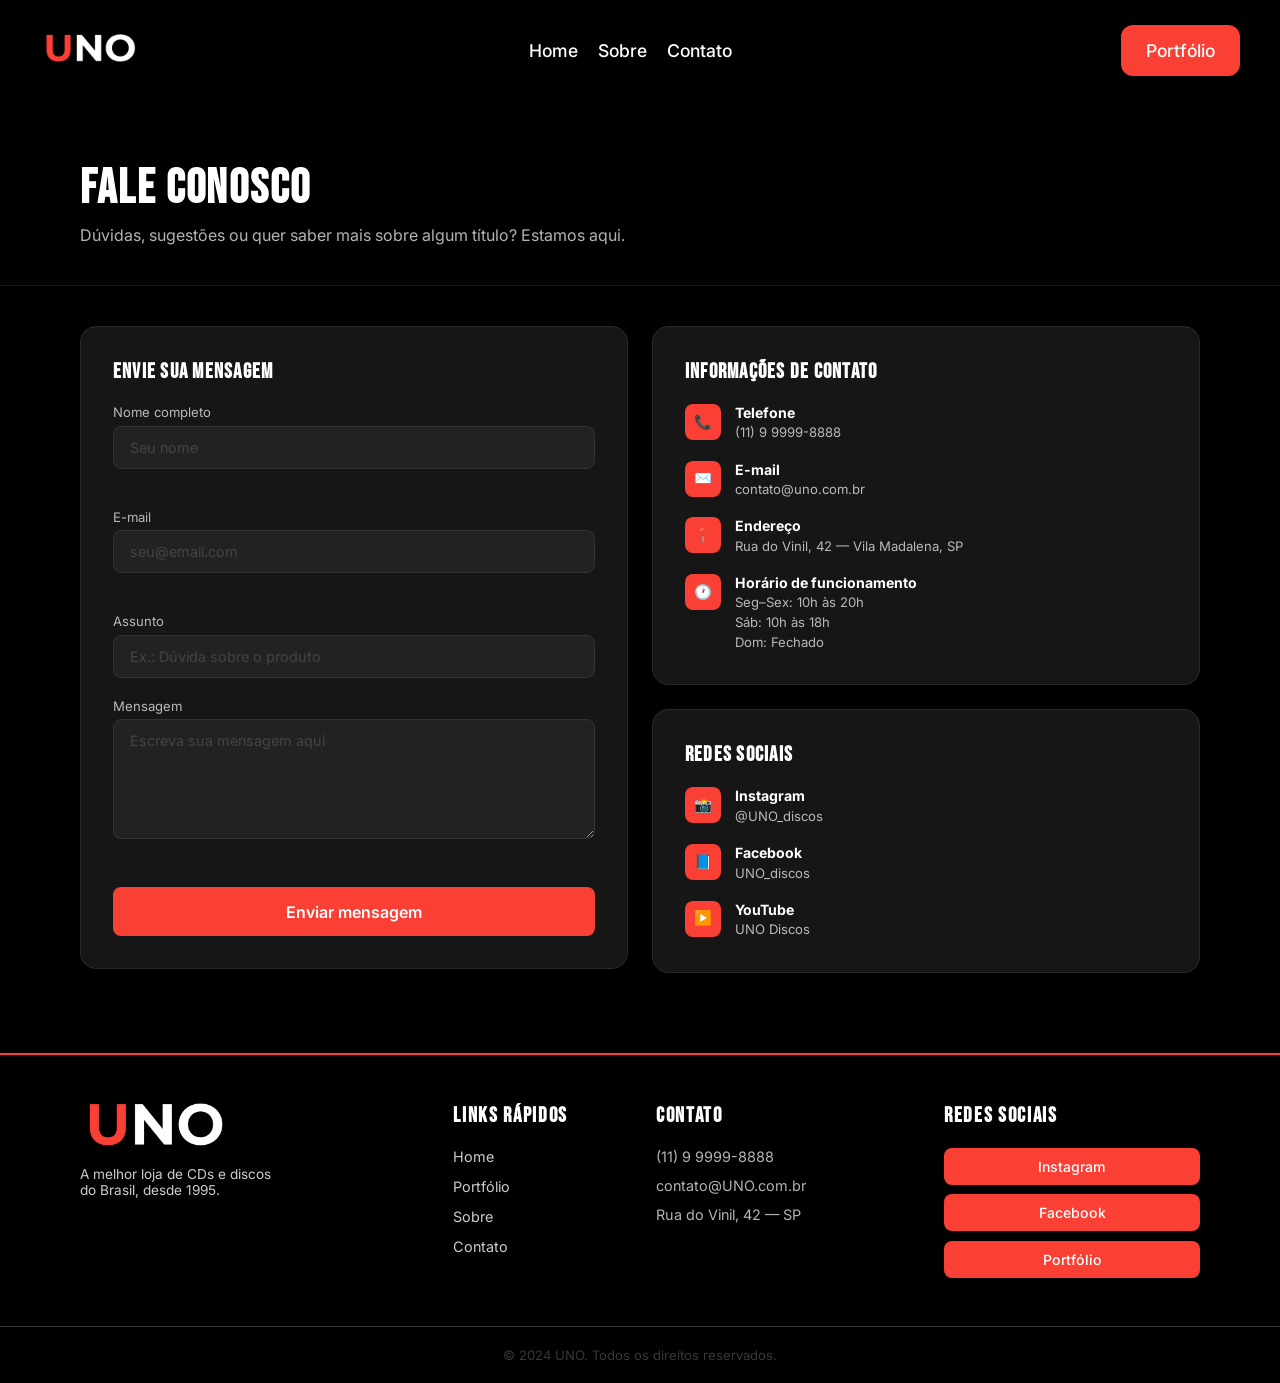
==== src/pages/contato.html @ f6a707eb "feat: Página contato finalizada" ====
<!DOCTYPE html>
<html lang="pt-BR">
<head>
    <meta charset="UTF-8">
    <meta name="viewport" content="width=device-width, initial-scale=1.0">
    <link rel="stylesheet" href="../css/style.css">
    <link rel="stylesheet" href="../css/contato.css">
    <link rel="preconnect" href="https://fonts.googleapis.com">
    <link rel="preconnect" href="https://fonts.gstatic.com" crossorigin>
    <link href="https://fonts.googleapis.com/css2?family=Bebas+Neue&family=Inter:wght@300;400;500;600;700&display=swap" rel="stylesheet">
    <title>Contato — UNO</title>
</head>
<body>

    <!-- Início: Menu -->
    <header>
        <a href="../index.html"><img id="img-menu" src="../assets/logo UNO.png" alt="Logo UNO"></a>
        <nav id="link-menu">
            <ul>
                <li><a href="../index.html">Home</a></li>
                <li><a href="sobre.html">Sobre</a></li>
                <li><a href="contato.html">Contato</a></li>
            </ul>
        </nav>
        <a id="botao-menu" href="portfolio.html">Portfólio</a>
        <button id="hamburguer">
            <span></span>
            <span></span>
            <span></span>
        </button>
    </header>
    <!-- Fim: Menu -->

    <main>

        <!-- Início: Hero Contato -->
        <section id="contato-hero">
            <div id="contato-hero-container">
                <h1 id="contato-titulo">Fale Conosco</h1>
                <p id="contato-sub">Dúvidas, sugestões ou quer saber mais sobre algum título? Estamos aqui.</p>
            </div>
        </section>
        <!-- Fim: Hero Contato -->

        <!-- Início: Contato Grid -->
        <section id="contato-section">
            <div id="contato-container">

                <!-- Formulário -->
                <div class="contato-card" id="form-card">
                    <h2 class="contato-card-titulo">Envie sua mensagem</h2>

                    <div id="form-success">
                        ✅ Mensagem enviada com sucesso! Em breve entraremos em contato.
                    </div>

                    <div class="form-grupo">
                        <label class="form-label">Nome completo</label>
                        <input type="text" id="form-nome" class="form-input" placeholder="Seu nome">
                        <span class="form-erro" id="erro-nome"></span>
                    </div>

                    <div class="form-grupo">
                        <label class="form-label">E-mail</label>
                        <input type="email" id="form-email" class="form-input" placeholder="seu@email.com">
                        <span class="form-erro" id="erro-email"></span>
                    </div>

                    <div class="form-grupo">
                        <label class="form-label">Assunto</label>
                        <input type="text" id="form-assunto" class="form-input" placeholder="Ex.: Dúvida sobre o produto">
                    </div>

                    <div class="form-grupo">
                        <label class="form-label">Mensagem</label>
                        <textarea id="form-mensagem" class="form-input form-textarea" placeholder="Escreva sua mensagem aqui"></textarea>
                        <span class="form-erro" id="erro-mensagem"></span>
                    </div>

                    <button id="btn-enviar" onclick="enviarFormulario()">Enviar mensagem</button>
                </div>

                <!-- Informações -->
                <div id="contato-info">

                    <div class="contato-card">
                        <h2 class="contato-card-titulo">Informações de contato</h2>
                        <ul class="info-lista">
                            <li class="info-item">
                                <div class="info-icone">📞</div>
                                <div>
                                    <strong>Telefone</strong>
                                    <p>(11) 9 9999-8888</p>
                                </div>
                            </li>
                            <li class="info-item">
                                <div class="info-icone">✉️</div>
                                <div>
                                    <strong>E-mail</strong>
                                    <p>contato@uno.com.br</p>
                                </div>
                            </li>
                            <li class="info-item">
                                <div class="info-icone">📍</div>
                                <div>
                                    <strong>Endereço</strong>
                                    <p>Rua do Vinil, 42 — Vila Madalena, SP</p>
                                </div>
                            </li>
                            <li class="info-item">
                                <div class="info-icone">🕐</div>
                                <div>
                                    <strong>Horário de funcionamento</strong>
                                    <p>Seg–Sex: 10h às 20h<br>Sáb: 10h às 18h<br>Dom: Fechado</p>
                                </div>
                            </li>
                        </ul>
                    </div>

                    <div class="contato-card">
                        <h2 class="contato-card-titulo">Redes Sociais</h2>
                        <ul class="info-lista">
                            <li class="info-item">
                                <div class="info-icone">📸</div>
                                <div>
                                    <strong>Instagram</strong>
                                    <p>@UNO_discos</p>
                                </div>
                            </li>
                            <li class="info-item">
                                <div class="info-icone">📘</div>
                                <div>
                                    <strong>Facebook</strong>
                                    <p>UNO_discos</p>
                                </div>
                            </li>
                            <li class="info-item">
                                <div class="info-icone">▶️</div>
                                <div>
                                    <strong>YouTube</strong>
                                    <p>UNO Discos</p>
                                </div>
                            </li>
                        </ul>
                    </div>

                </div>

            </div>
        </section>
        <!-- Fim: Contato Grid -->

    </main>

    <!-- Início: Footer -->
    <footer id="footer">
        <div id="footer-container">
            <div class="footer-col" id="footer-marca">
                <a href="../index.html">
                    <img id="footer-logo" src="../assets/logo UNO.png" alt="Logo UNO">
                </a>
                <p id="footer-desc">A melhor loja de CDs e discos<br>do Brasil, desde 1995.</p>
            </div>
            <div class="footer-col">
                <h4 class="footer-titulo">Links Rápidos</h4>
                <ul class="footer-lista">
                    <li><a href="../index.html">Home</a></li>
                    <li><a href="portfolio.html">Portfólio</a></li>
                    <li><a href="sobre.html">Sobre</a></li>
                    <li><a href="contato.html">Contato</a></li>
                </ul>
            </div>
            <div class="footer-col">
                <h4 class="footer-titulo">Contato</h4>
                <ul class="footer-lista footer-contato">
                    <li>(11) 9 9999-8888</li>
                    <li>contato@UNO.com.br</li>
                    <li>Rua do Vinil, 42 — SP</li>
                </ul>
            </div>
            <div class="footer-col">
                <h4 class="footer-titulo">Redes Sociais</h4>
                <div id="footer-social">
                    <a href="#" class="social-btn">Instagram</a>
                    <a href="#" class="social-btn">Facebook</a>
                    <a href="portfolio.html" class="social-btn">Portfólio</a>
                </div>
            </div>
        </div>
        <div id="footer-bottom">
            <p>© 2024 UNO. Todos os direitos reservados.</p>
        </div>
    </footer>
    <!-- Fim: Footer -->

    <script src="../js/contato.js"></script>
</body>
</html>
---- src/css/style.css ----
:root {
    --cor-preta: #000000;
    --cor-preta-30: #0000004D;
    --cor-preta-70: #000000B3;
    --cor-preta-80: #000000CC;
    --cor-preta-40: #00000066;
    --cor-branca: #FFFFFF;
    --cor-vermelha: #FA3F35;
    --cor-laranja: #FF9500;
    --cor-branca-50: #FFFFFF80;
    --cor-branca-15: #FFFFFF26;
    --cor-branca-70: #FFFFFFB3;
    --cor-branca-80: #FFFFFFCC;
    --cor-branca-85: #FFFFFF80;
    --barra-container: #222222;
    --cor-branca-90: #FFFFFFE6;
    --cor-branca-6: #FFFFFF0F;
    --cor-branca-22: #FFFFFF38;
    --cor-branca-marca: #FAF9F6;
    --fonte-titulo: "Bebas Neue", sans-serif;
    --fonte-corpo: "Inter", sans-serif;
}

* {
    margin: 0;
    padding: 0;
    box-sizing: border-box;
}

/* Início: Loading */

#inicio {
    background: var(--cor-preta);
    position: fixed;
    top: 0;
    left: 0;
    width: 100%;
    height: 100%;
    display: flex;
    flex-direction: column;
    justify-content: center;
    align-items: center;
    opacity: 1;
    transition: opacity 1s ease-in-out;
    gap: 20px;
    overflow: hidden;

}

#img-logo {
    width: 220px;
    height: auto;
}

#img-loading {
    width: 200px;
    height: 200px;
    border-radius: 50%;
    animation: rodar 3s ease-in-out;
}

@keyframes rodar {
    from {
        transform: rotate(0deg);

    }

    to {
        transform: rotate(360deg);
    }
}

#titulo-loading {
    color: var(--cor-vermelha);
    font-family: var(--fonte-titulo);
    font-size: 2.5rem;
}

#titulo-loading span {
    color: var(--cor-branca)
}

#barra-container {
    width: 280px;
    height: 3px;
    background: var(--barra-container);
    border-radius: 2px;
    margin-top: 0;
    overflow: hidden;
    margin-bottom: 5px;
}

#barra-fill {
    height: 100%;
    width: 0%;
    background: var(--cor-vermelha);
    border-radius: 2px;
    transition: width 0.1s ease;
}

#porcentagem {
    color: var(--cor-vermelha);
    font-size: 0.8rem;
    margin-top: 0.5rem;
    font-family: var(--fonte-corpo);
    letter-spacing: 0.06em;
}

#barra-loading {
    display: flex;
    flex-direction: column;
    align-items: center;
}

#texto-loading {
    align-items: center;
    display: flex;
    flex-direction: column;
    margin-bottom: 8px;
}

#tags-loading {
    display: flex;
    gap: 15px;
    margin-top: 20px;
}

#tags {
    color: var(--cor-branca);
    background-color: var(--cor-branca-15);
    padding: 10px 18px;
    border-radius: 12px;
    border: 1px solid var(--cor-branca-50);
    font-family: var(--fonte-corpo);
    font-weight: 600;
    font-size: 0.75rem;
}

/* Fim: Loading */

/* Início: Menu */
header {
    display: none;
    position: fixed;
    top: 0;
    left: 0;
    width: 100%;
    z-index: 99;
    background: var(--cor-preta);
    justify-content: space-between;
    align-items: center;
    height: 100px;
    padding: 20px 40px;
    font-family: var(--fonte-corpo);
    font-weight: 500;
}

header.visivel {
    display: flex;
}

#img-menu {
    width: 100px;
}

nav ul {
    display: flex;
    gap: 20px;
}

nav ul li a {
    font-size: 1.1rem;
    transition: 0.3s ease;
}

nav ul li a:hover {
    color: var(--cor-laranja);
}

header a {
    color: var(--cor-branca);
    text-decoration: none;
}

#botao-menu {
    font-size: 1.1rem;
    transition: 0.3s ease;
    background: var(--cor-vermelha);
    padding: 15px 25px;
    border-radius: 12px;
}

#botao-menu:hover {
    background: var(--cor-laranja);
}

#hamburguer {
    display: none;
    flex-direction: column;
    gap: 5px;
    background: none;
    border: none;
    cursor: pointer;
    padding: 4px;
    z-index: 100;
}

#hamburguer span {
    display: block;
    width: 24px;
    height: 2px;
    background: var(--cor-branca);
    border-radius: 2px;
    transition: all 0.3s ease;
}

#hamburguer.aberto span:nth-child(1) {
    transform: translateY(7px) rotate(45deg);
}

#hamburguer.aberto span:nth-child(2) {
    opacity: 0;
}

#hamburguer.aberto span:nth-child(3) {
    transform: translateY(-7px) rotate(-45deg);
}

@media (max-width: 768px) {
    #hamburguer {
        display: flex;
    }

    #botao-menu {
        display: none;
    }

    #link-menu {
        display: none;
        position: fixed;
        top: 100px;
        left: 0;
        width: 100%;
        background: var(--cor-preta);
        padding: 2rem;
        border-top: 1px solid #222;
        z-index: 98;
    }

    #link-menu.aberto {
        display: block;
    }

    #link-menu ul {
        flex-direction: column;
        gap: 1.5rem;
    }

    #link-menu a {
        font-size: 1.2rem;
    }

}

/* Fim: Menu */

/* Início: Hero */

main {
    padding-top: 100px;
}

#hero {
    padding: 60px 80px;
    color: var(--cor-branca-70);
    background: var(--cor-preta);
    overflow: hidden;
}

#hero-container {
    display: grid;
    grid-template-columns: 1fr 1fr;
    align-items: center;
    justify-content: space-between;
    gap: 7rem;
    max-width: 1200px;
    margin: 0 auto;
    width: 100%;
}

#hero-title-sub {
    margin-top: 20px;
    margin-bottom: 30px;
}

#hero-badge {
    display: inline-flex;
    align-items: center;
    background: var(--cor-branca-6);
    border: 1px solid var(--cor-branca-22);
    color: var(--cor-branca-70);
    font-size: 0.8rem;
    padding: 12px 25px;
    border-radius: 20px;
    font-family: var(--fonte-corpo);
}

#hero-title {
    font-family: var(--fonte-titulo);
    color: var(--cor-branca);
    font-size: 3rem;
    margin-bottom: 6px;
}

#hero-title span {
    color: var(--cor-vermelha);
}

#hero-sub {
    color: var(--cor-branca-80);
    font-family: var(--fonte-corpo);
    font-size: 1rem;
}

#hero-btns {
    display: flex;
    gap: 26px;
}

#hero-btns a {
    text-decoration: none;
}

#btn-catalogo {
    color: var(--cor-preta);
    background: var(--cor-vermelha);
    padding: 15px 30px;
    border-radius: 12px;
    font-family: var(--fonte-corpo);
    font-weight: 600;
    font-size: 1.1rem;
    transition: 0.3s ease;
}

#btn-catalogo:hover {
    background-color: var(--cor-laranja);
}

#btn-historia {
    color: var(--cor-laranja);
    background: none;
    border: solid 1px var(--cor-laranja);
    padding: 15px 30px;
    border-radius: 12px;
    font-family: var(--fonte-corpo);
    font-weight: 600;
    font-size: 1.1rem;
    transition: 0.3s ease;
}

#btn-historia:hover {
    color: var(--cor-branca);
    background-color: var(--cor-laranja);
}

#fita-cassete {
    width: 80%;
    height: auto;
}


@media (max-width: 768px) {
    #hero {
        padding: 40px 24px;
    }

    #hero-container {
        grid-template-columns: 1fr;
        gap: 2rem;
        text-align: center;
    }

    #hero-badge {
        justify-content: center;
        margin: 0 auto 16px;
    }

    #hero-title {
        font-size: 2.2rem;
    }

    #hero-btns {
        flex-direction: column;
        gap: 12px;
    }

    #btn-catalogo,
    #btn-historia {
        text-align: center;
        width: 100%;
    }

    #fita-cassete {
        width: 60%;
        margin: 0 auto;
        display: block;
    }
}

@media (max-width: 480px) {
    #hero-title {
        font-size: 1.8rem;
    }

    #hero-sub {
        font-size: 0.9rem;
    }

    #btn-catalogo,
    #btn-historia {
        font-size: 0.95rem;
        padding: 12px 20px;
    }

    #fita-cassete {
        width: 80%;
    }
}

/* Fim: Hero */

/* Início: Explore por gênero */
#generos {
    background: var(--cor-branca-marca);
    padding: 60px 80px;
}

#generos-titulo {
    font-family: var(--fonte-titulo);
    font-size: 2.5rem;
    color: var(--cor-vermelha);
    margin-bottom: 2rem;
}

#generos-grid {
    display: grid;
    grid-template-columns: repeat(5, 1fr);
    gap: 50px;
}

.genero-card {
    background: var(--cor-branca);
    border: 1px solid var(--cor-preta-30);
    border-radius: 12px;
    padding: 40px 1rem;
    display: flex;
    flex-direction: column;
    align-items: center;
    gap: 20px;
    font-family: var(--fonte-corpo);
    font-size: 1.1rem;
    color: var(--cor-preta);
    text-decoration: none;
    transition: border-color .2s, transform .2s, color .2s;
    box-shadow: 0px 4px 12px rgba(0, 0, 0, 0.10);
}

.genero-card:hover {
    border-color: var(--cor-vermelha);
    transform: translateY(-4px);
    color: var(--cor-vermelha);
    box-shadow: 0px 8px 24px rgba(250, 63, 53, 0.15);
}

.genero-icon {
    font-size: 2rem;
}

@media (max-width: 1024px) {
    #generos {
        padding: 60px 40px;
    }

    #generos-grid {
        grid-template-columns: 1fr;
        gap: 16px;
    }
}

@media (max-width: 768px) {
    #generos {
        padding: 40px 24px;
    }

    #generos-grid {
        grid-template-columns: 1fr;
        gap: 12px;
    }

    #generos-titulo {
        font-size: 2rem;
    }

    .genero-card {
        padding: 20px 1rem;
        flex-direction: row;
        justify-content: flex-start;
        gap: 16px;
    }

    .genero-icon {
        font-size: 1.6rem;
    }
}

@media (max-width: 480px) {
    #generos {
        padding: 40px 30px;
    }

    #generos-grid {
        grid-template-columns: 1fr;
        gap: 10px;
    }

    #generos-titulo {
        font-size: 2.5rem;
    }

    .genero-card {
        padding: 16px 1rem;
        font-size: 1rem;
    }

    .genero-icon {
        font-size: 1.4rem;
    }
}

/* Fim: Explore por gênero */

/* Início: Destaques da semana */
#destaques {
    background: var(--cor-preta);
    padding: 60px 80px;
}


#destaques-header {
    display: flex;
    align-items: center;
    justify-content: space-between;
    margin-bottom: 2rem;
}

#destaques-titulo {
    font-family: var(--fonte-titulo);
    font-size: 2.5rem;
    color: var(--cor-branca);
}

#btn-ver-todos {
    background: var(--cor-laranja);
    color: var(--cor-branca);
    font-family: var(--fonte-corpo);
    font-size: 1.2rem;
    font-weight: 500;
    padding: 12px 24px;
    border-radius: 10px;
    text-decoration: none;
    transition: 0.2s ease;
    border: solid 1px var(--cor-laranja);
}

#btn-ver-todos:hover {
    background: none;
    border: solid 1px var(--cor-laranja);
    color: var(--cor-laranja);

}

#destaques-grid {
    display: grid;
    grid-template-columns: repeat(3, 1fr);
    gap: 3rem;
}

.produto-card {
    font-family: var(--fonte-corpo);
    background: var(--cor-branca);
    border-radius: 12px;
    overflow: hidden;
    transition: transform .2s;
    cursor: pointer;
}

.produto-card:hover {
    transform: translateY(-4px);
}

.produto-capa {
    width: 100%;
    aspect-ratio: 4/3;
    position: relative;
    overflow: hidden;
    background: var(--cor-branca);
    display: flex;
    align-items: center;
    justify-content: center;
}

.produto-capa img {
    object-fit: contain;
    display: block;
}

.produto-badge {
    font-family: var(--fonte-corpo);
    position: absolute;
    top: 10px;
    left: 10px;
    font-size: 0.72rem;
    font-weight: 500;
    padding: 6px 15px;
    border-radius: 12px;
    letter-spacing: .03em;
}

.badge-raridade {
    background: var(--cor-vermelha);
    color: var(--cor-branca);
}

.badge-lancamento {
    background: var(--barra-container);
    color: var(--cor-branca);
}

.badge-promo {
    background: var(--cor-laranja);
    color: var(--cor-branca);
}

.produto-info {
    font-family: var(--fonte-corpo);
    padding: 1rem 1.1rem 1.2rem;
    display: flex;
    flex-direction: column;
    gap: 4px;
}

.produto-nome {
    font-family: var(--fonte-corpo);
    font-size: 1rem;
    font-weight: 600;
    color: var(--cor-preta);
}

.produto-artista {
    font-family: var(--fonte-corpo);
    font-size: 0.85rem;
    color: var(--cor-preta-80);
    margin-bottom: 15px;
}

.produto-preco {
    font-size: 1.1rem;
    font-weight: 700;
    color: var(--cor-laranja);
}

.produto-preco-old {
    font-size: 0.82rem;
    color: var(--cor-preta-40);
    text-decoration: line-through;
    display: inline;
}

.produto-preco-old span {
    text-decoration: none !important;
    font-size: 1.1rem;
    font-weight: 700;
    color: var(--cor-laranja);
    margin-left: 6px;
    display: inline-block;
}

.produto-parcela {
    font-size: 0.8rem;
    color: var(--cor-preta-70);
}

@media (max-width: 1024px) {
    #destaques {
        padding: 60px 40px;
    }

    #destaques-grid {
        grid-template-columns: repeat(2, 1fr);
        gap: 1.5rem;
    }
}

@media (max-width: 768px) {
    #destaques {
        padding: 40px 24px;
    }

    #destaques-titulo {
        font-size: 2rem;
    }

    #destaques-grid {
        grid-template-columns: repeat(2, 1fr);
        gap: 1rem;
    }

    #btn-ver-todos {
        font-size: 0.9rem;
        padding: 10px 16px;
    }
}

@media (max-width: 480px) {
    #destaques {
        padding: 40px 30px;
    }

    #destaques-titulo {
        font-size: 1.8rem;
    }

    #destaques-grid {
        grid-template-columns: 1fr;
        gap: 2rem;
    }

    #btn-ver-todos {
        font-size: 0.8rem;
        padding: 8px 10px;
    }
}

/* Fim: Destaques da semana */

/* Início: CTA */
#cta {
    background: var(--cor-branca-marca);
    padding: 60px 80px;
}

#cta-container {
    display: grid;
    grid-template-columns: 1fr 1fr;
    gap: 4rem;
    max-width: 1200px;
    margin: 0 auto;
}

.cta-card {
    border-radius: 16px;
    padding: 2.5rem;
    display: flex;
    flex-direction: column;
    gap: 1rem;
}

.cta-vermelho {
    background: var(--cor-vermelha);
}

.cta-preto {
    background: var(--cor-preta);
}

.cta-titulo {
    font-family: var(--fonte-titulo);
    font-size: 2.5rem;
    color: var(--cor-branca);
    margin-bottom: 6px;
}

#cta-title-sub {
    flex: 1;
}

.cta-sub {
    font-family: var(--fonte-corpo);
    font-size: 1rem;
    color: var(--cor-branca-80);

}

.cta-btn {
    display: block;
    text-align: left;
    font-family: var(--fonte-corpo);
    font-size: 1rem;
    font-weight: 600;
    padding: 14px 24px;
    border-radius: 10px;
    text-decoration: none;
    transition: 0.3s ease;
    margin-top: 0.5rem;
}

.cta-btn-branco {
    background: var(--cor-branca);
    color: var(--cor-preta);
}

.cta-btn-branco:hover {
    color: var(--cor-laranja);
}

.cta-btn-vermelho {
    background: var(--cor-vermelha);
    color: var(--cor-branca);
}

.cta-btn-vermelho:hover {
    background: var(--cor-laranja);
}

@media (max-width: 1024px) {
    #cta {
        padding: 60px 40px;
    }
}

@media (max-width: 768px) {
    #cta {
        padding: 40px 24px;
    }

    #cta-container {
        grid-template-columns: 1fr;
    }

    .cta-titulo {
        font-size: 1.8rem;
    }
}

@media (max-width: 480px) {
    #cta {
        padding: 40px 16px;
    }

    #cta-container {
        gap: 1.6rem;
    }

    .cta-card {
        padding: 1.75rem;
    }

    .cta-titulo {
        font-size: 1.6rem;
    }
}

/* Fim: CTA */

/* Fim: Conteúdo */

/* Início: Footer */
#footer {
    background: var(--cor-preta);
    border-top: 2px solid var(--cor-vermelha);
}

#footer-marca {
    justify-content: center !important;
}

#footer-container {
    padding: 3rem 80px;
    display: grid;
    grid-template-columns: 2fr 1fr 1.5fr 1.5fr;
    gap: 2rem;
}

#footer-logo {
    width: 150px;
    margin-bottom: 1rem;
}

#footer-desc {
    font-family: var(--fonte-corpo);
    font-size: 0.85rem;
    color: var(--cor-branca-80);
}

.footer-titulo {
    font-family: var(--fonte-titulo);
    font-size: 1.3rem;
    color: var(--cor-branca);
    letter-spacing: .08em;
    margin-bottom: 1.25rem;
}

.footer-lista {
    list-style: none;
    display: flex;
    flex-direction: column;
    gap: .75rem;
}

.footer-lista a {
    font-family: var(--fonte-corpo);
    font-size: 0.9rem;
    color: var(--cor-branca-80);
    text-decoration: none;
    transition: color .2s;
}

.footer-lista a:hover {
    color: var(--cor-laranja);
}

.footer-contato li {
    font-family: var(--fonte-corpo);
    font-size: 0.9rem;
    color: var(--cor-branca-70);
}

#footer-social {
    display: flex;
    flex-direction: column;
    gap: .6rem;
}

.social-btn {
    background: var(--cor-vermelha);
    color: var(--cor-branca);
    font-family: var(--fonte-corpo);
    font-size: 0.88rem;
    font-weight: 500;
    padding: 10px 16px;
    border-radius: 8px;
    text-align: center;
    text-decoration: none;
    transition: 0.3s ease;
}

.social-btn:hover {
    background: var(--cor-laranja);
    color: var(--cor-preta)
}

#footer-bottom {
    border-top: 1px solid var(--cor-branca-22);
    padding: 1.25rem 80px;
    text-align: center;
}

#footer-bottom p {
    font-family: var(--fonte-corpo);
    font-size: 0.82rem;
    color: var(--cor-branca-22);
}

@media (max-width: 1024px) {
    #footer-container {
        padding: 3rem 40px;
        grid-template-columns: 1fr 1fr;
        gap: 2.5rem;
    }

    #footer-bottom {
        padding: 1.25rem 40px;
    }
}

@media (max-width: 768px) {
    #footer-container {
        padding: 2.5rem 24px;
        grid-template-columns: 1fr 1fr;
        gap: 2rem;
    }

    #footer-bottom {
        padding: 1.25rem 24px;
    }
}

@media (max-width: 480px) {

    #footer-desc {
        text-align: center;
        font-size: 1rem;
    }

    #footer-titulo {
        font-size: 1.4rem;
    }

    .footer-lista a,
    .footer-contato li {
        font-size: 1.1rem;
    }

    .social-btn {
        font-size: 1rem;
        padding: 12px 24px;
    }

    #footer-container {
        padding: 2rem 30px;
        grid-template-columns: 1fr;
        gap: 2rem;
    }

    #footer-marca {
        align-items: center;
        display: flex;
        flex-direction: column;
    }

    #footer-bottom {
        padding: 1rem 16px;
    }
}

/* Fim: Footer */
---- src/css/contato.css ----
/* Início: Hero Contato */
#contato-hero {
    background: var(--cor-preta);
    padding: 60px 80px 40px;
    border-bottom: 1px solid #1a1a1a;
}

#contato-hero-container {
    max-width: 1200px;
    margin: 0 auto;
}

#contato-titulo {
    font-family: var(--fonte-titulo);
    font-size: 3rem;
    color: var(--cor-branca);
    letter-spacing: .04em;
    margin-bottom: .5rem;
}

#contato-sub {
    font-family: var(--fonte-corpo);
    font-size: 1rem;
    color: var(--cor-branca-70);
}
/* Fim: Hero Contato */

/* Início: Contato Section */
#contato-section {
    background: var(--cor-preta);
    padding: 40px 80px 80px;
}

#contato-container {
    max-width: 1200px;
    margin: 0 auto;
    display: grid;
    grid-template-columns: 1fr 1fr;
    gap: 1.5rem;
    align-items: start;
}

.contato-card {
    background: #161616;
    border: 1px solid #2a2a2a;
    border-radius: 16px;
    padding: 2rem;
    display: flex;
    flex-direction: column;
    gap: 1.25rem;
}

.contato-card-titulo {
    font-family: var(--fonte-titulo);
    font-size: 1.3rem;
    color: var(--cor-branca);
    letter-spacing: .06em;
}

/* Formulário */
.form-grupo {
    display: flex;
    flex-direction: column;
    gap: .35rem;
}

.form-label {
    font-family: var(--fonte-corpo);
    font-size: .82rem;
    color: var(--cor-branca-70);
}

.form-input {
    background: #222;
    border: 1px solid #333;
    border-radius: 8px;
    padding: .75rem 1rem;
    color: var(--cor-branca);
    font-family: var(--fonte-corpo);
    font-size: .9rem;
    outline: none;
    width: 100%;
    transition: border-color .2s;
}

.form-input:focus {
    border-color: var(--cor-vermelha);
}

.form-input::placeholder {
    color: #444;
}

.form-textarea {
    height: 120px;
    resize: vertical;
}

.form-erro {
    font-size: .72rem;
    color: var(--cor-vermelha);
    min-height: .9rem;
    display: block;
}

#form-success {
    background: #0a2a1a;
    border: 1px solid #1a5a2a;
    color: #52c48c;
    padding: .75rem 1rem;
    border-radius: 8px;
    font-size: .88rem;
    font-family: var(--fonte-corpo);
    display: none;
}

#btn-enviar {
    background: var(--cor-vermelha);
    color: var(--cor-branca);
    font-family: var(--fonte-corpo);
    font-size: 1rem;
    font-weight: 600;
    padding: .9rem;
    border-radius: 8px;
    border: none;
    cursor: pointer;
    width: 100%;
    transition: opacity .2s;
    margin-top: .5rem;
}

#btn-enviar:hover {
    opacity: .85;
}

/* Informações */
#contato-info {
    display: flex;
    flex-direction: column;
    gap: 1.5rem;
}

.info-lista {
    list-style: none;
    display: flex;
    flex-direction: column;
    gap: 1.1rem;
}

.info-item {
    display: flex;
    align-items: flex-start;
    gap: .9rem;
}

.info-icone {
    width: 36px;
    height: 36px;
    border-radius: 8px;
    background: var(--cor-vermelha);
    display: flex;
    align-items: center;
    justify-content: center;
    font-size: .9rem;
    flex-shrink: 0;
}

.info-item strong {
    display: block;
    font-family: var(--fonte-corpo);
    font-size: .88rem;
    color: var(--cor-branca);
    margin-bottom: .15rem;
}

.info-item p {
    font-family: var(--fonte-corpo);
    font-size: .82rem;
    color: var(--cor-branca-70);
    line-height: 1.5;
}

/* Responsivo */
@media (max-width: 1024px) {
    #contato-hero,
    #contato-section {
        padding-left: 40px;
        padding-right: 40px;
    }
}

@media (max-width: 768px) {
    #contato-hero,
    #contato-section {
        padding-left: 24px;
        padding-right: 24px;
    }

    #contato-titulo { font-size: 2.2rem; }

    #contato-container {
        grid-template-columns: 1fr;
    }
}

@media (max-width: 480px) {
    #contato-hero,
    #contato-section {
        padding-left: 16px;
        padding-right: 16px;
    }

    #contato-titulo { font-size: 1.8rem; }

    .contato-card { padding: 1.5rem; }
}
/* Fim: Contato Section */
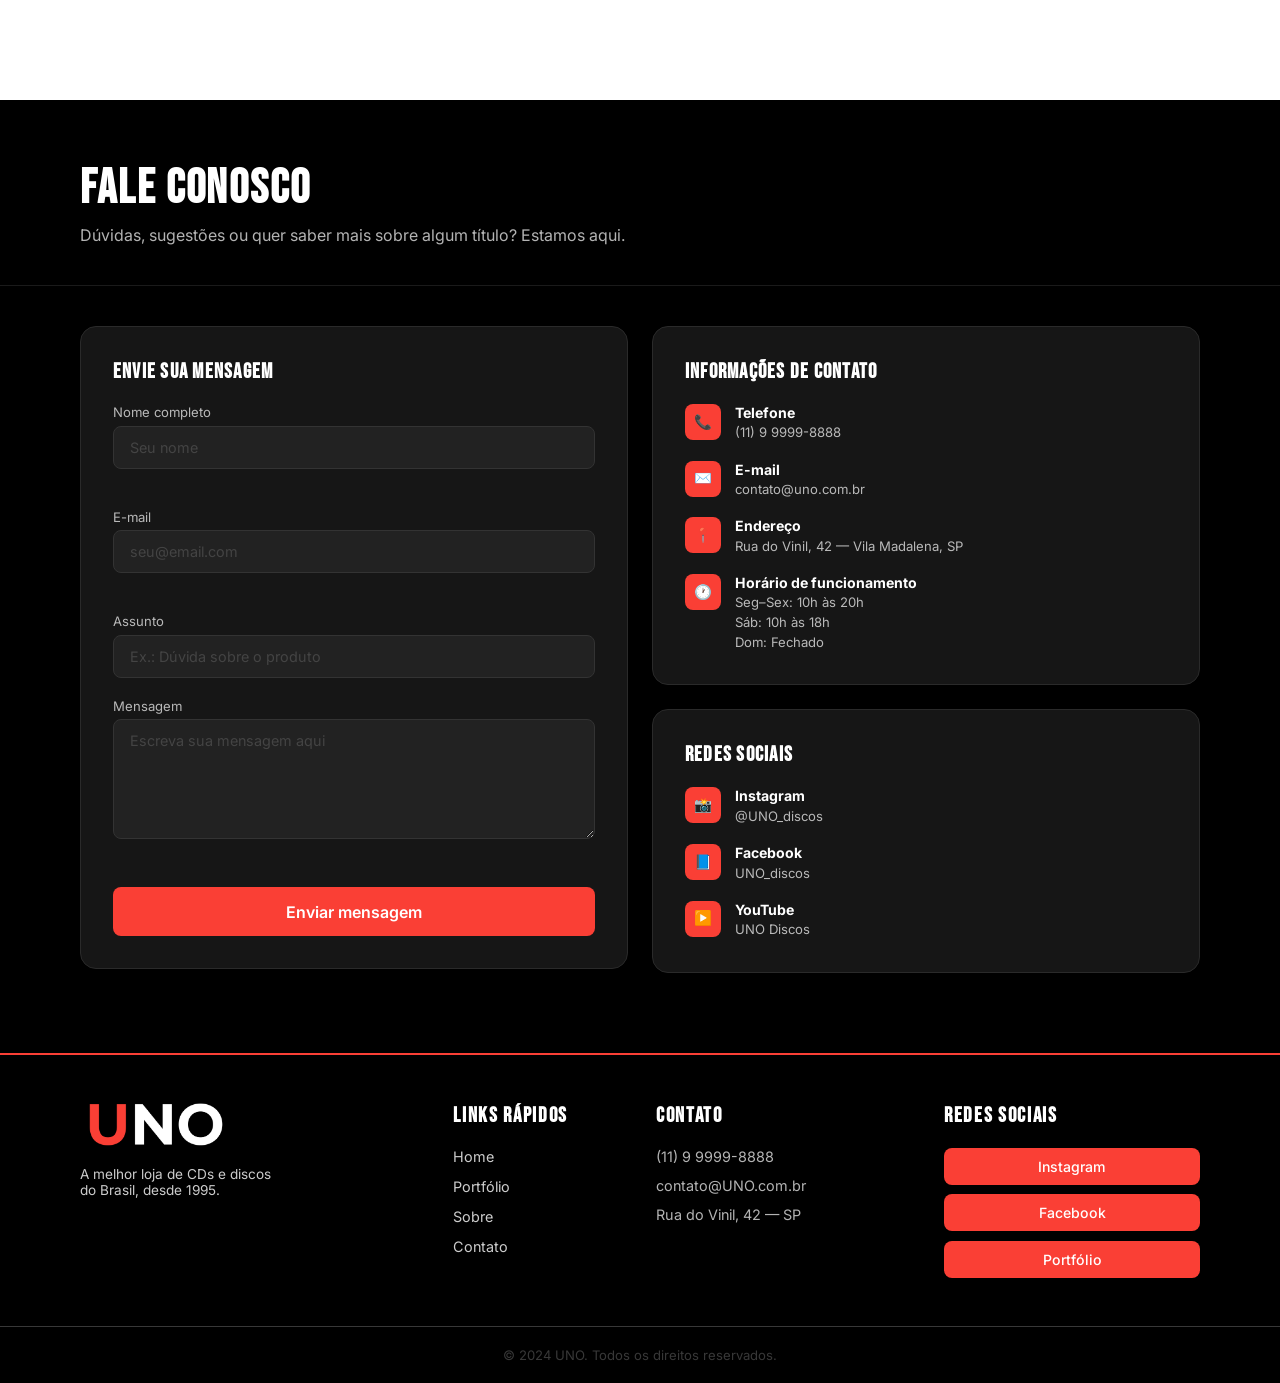
==== commit 2d7c8b72: "fix: Arrumando links da página sobre" ====
--- a/src/pages/contato.html
+++ b/src/pages/contato.html
@@ -17,7 +17,7 @@
         <a href="../index.html"><img id="img-menu" src="../assets/logo UNO.png" alt="Logo UNO"></a>
         <nav id="link-menu">
             <ul>
-                <li><a href="../index.html">Home</a></li>
+                <li><a href="/UNO-Loja-de-Discos/index.html">Home</a></li>
                 <li><a href="sobre.html">Sobre</a></li>
                 <li><a href="contato.html">Contato</a></li>
             </ul>
@@ -164,7 +164,7 @@
             <div class="footer-col">
                 <h4 class="footer-titulo">Links Rápidos</h4>
                 <ul class="footer-lista">
-                    <li><a href="../index.html">Home</a></li>
+                    <li><a href="/UNO-Loja-de-Discos/index.html">Home</a></li>
                     <li><a href="portfolio.html">Portfólio</a></li>
                     <li><a href="sobre.html">Sobre</a></li>
                     <li><a href="contato.html">Contato</a></li>
@@ -193,6 +193,6 @@
     </footer>
     <!-- Fim: Footer -->
 
-    <script src="../js/contato.js"></script>
+    <script src="/UNO-Loja-de-Discos/src/js/contato.js"></script>
 </body>
 </html>
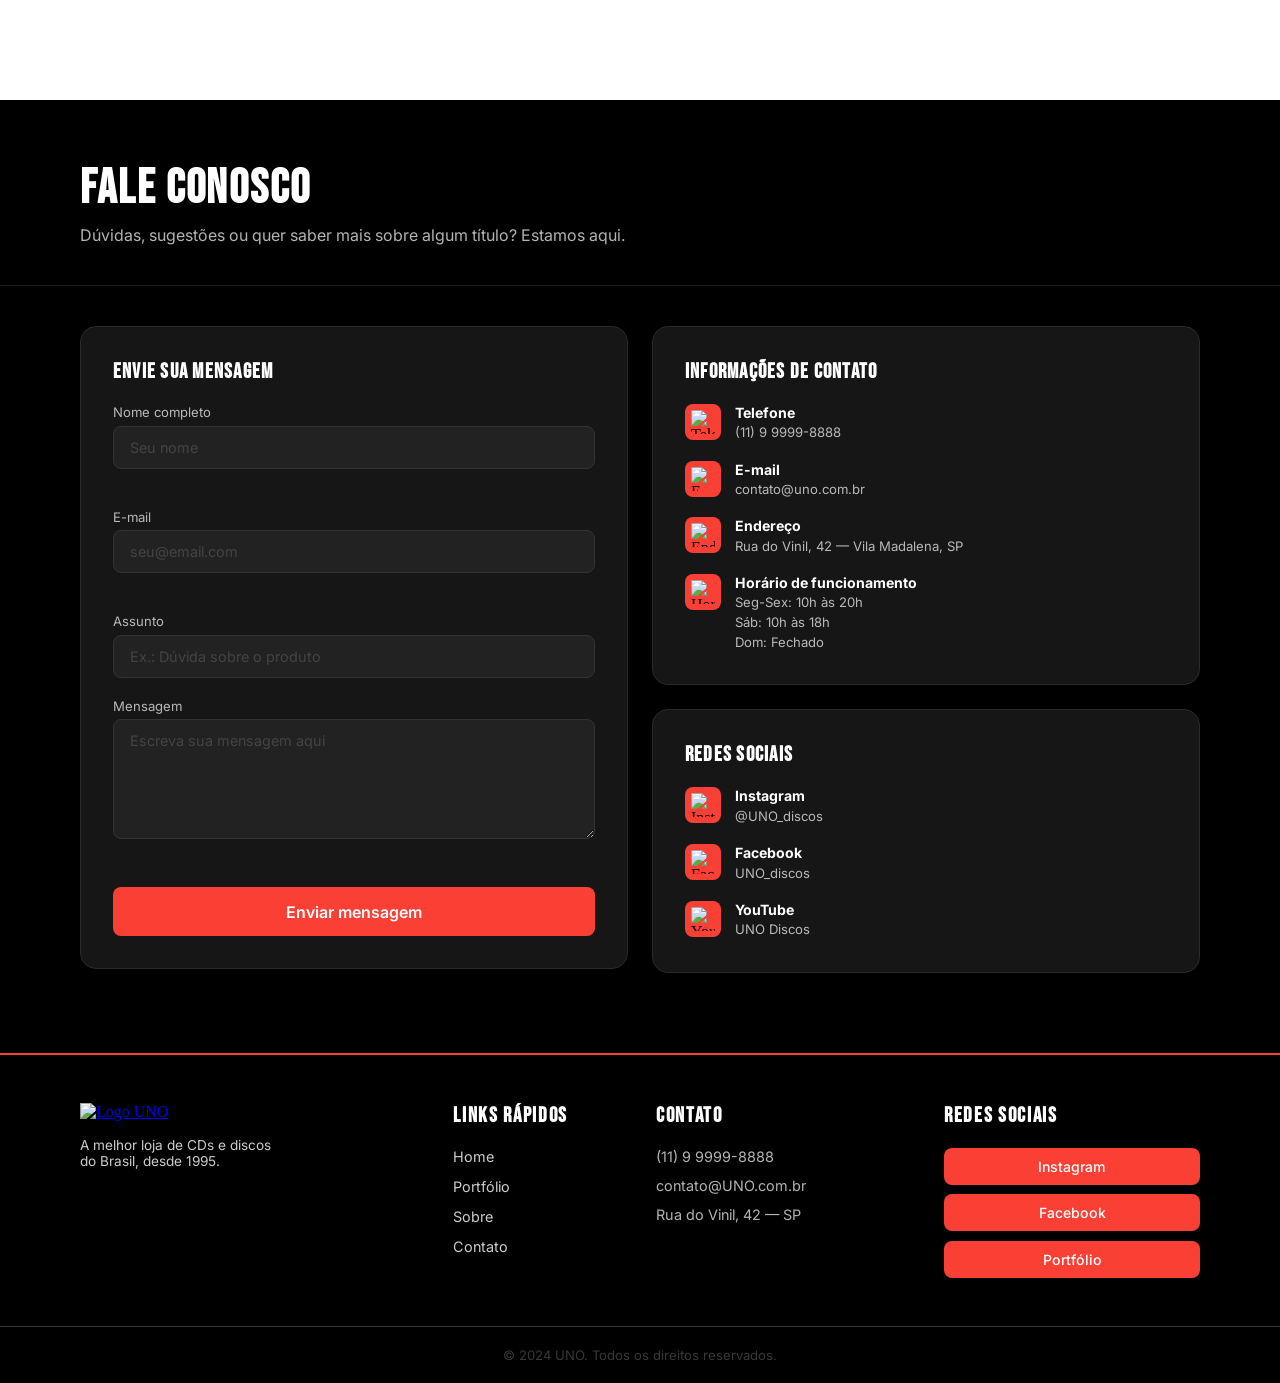
==== commit f25775e8: "fix / style: Arrumando icones e links da página contato" ====
--- a/src/pages/contato.html
+++ b/src/pages/contato.html
@@ -1,5 +1,6 @@
 <!DOCTYPE html>
 <html lang="pt-BR">
+
 <head>
     <meta charset="UTF-8">
     <meta name="viewport" content="width=device-width, initial-scale=1.0">
@@ -7,22 +8,25 @@
     <link rel="stylesheet" href="../css/contato.css">
     <link rel="preconnect" href="https://fonts.googleapis.com">
     <link rel="preconnect" href="https://fonts.gstatic.com" crossorigin>
-    <link href="https://fonts.googleapis.com/css2?family=Bebas+Neue&family=Inter:wght@300;400;500;600;700&display=swap" rel="stylesheet">
-    <title>Contato — UNO</title>
+    <link href="https://fonts.googleapis.com/css2?family=Bebas+Neue&family=Inter:wght@300;400;500;600;700&display=swap"
+        rel="stylesheet">
+    <title>Contato | UNO</title>
 </head>
+
 <body>
 
     <!-- Início: Menu -->
     <header>
-        <a href="../index.html"><img id="img-menu" src="../assets/logo UNO.png" alt="Logo UNO"></a>
+        <a href="/UNO-Loja-de-Discos/index.html/index.html"><img id="img-menu"
+                src="/UNO-Loja-de-Discos/src/assets/logo UNO.png" alt="Logo UNO"></a>
         <nav id="link-menu">
             <ul>
                 <li><a href="/UNO-Loja-de-Discos/index.html">Home</a></li>
-                <li><a href="sobre.html">Sobre</a></li>
-                <li><a href="contato.html">Contato</a></li>
+                <li><a href="/UNO-Loja-de-Discos/src/pages/sobre.html">Sobre</a></li>
+                <li><a href="/UNO-Loja-de-Discos/src/pages/contato.html">Contato</a></li>
             </ul>
         </nav>
-        <a id="botao-menu" href="portfolio.html">Portfólio</a>
+        <a id="botao-menu" href="/UNO-Loja-de-Discos/src/pages/portfolio.html">Portfólio</a>
         <button id="hamburguer">
             <span></span>
             <span></span>
@@ -68,12 +72,14 @@
 
                     <div class="form-grupo">
                         <label class="form-label">Assunto</label>
-                        <input type="text" id="form-assunto" class="form-input" placeholder="Ex.: Dúvida sobre o produto">
+                        <input type="text" id="form-assunto" class="form-input"
+                            placeholder="Ex.: Dúvida sobre o produto">
                     </div>
 
                     <div class="form-grupo">
                         <label class="form-label">Mensagem</label>
-                        <textarea id="form-mensagem" class="form-input form-textarea" placeholder="Escreva sua mensagem aqui"></textarea>
+                        <textarea id="form-mensagem" class="form-input form-textarea"
+                            placeholder="Escreva sua mensagem aqui"></textarea>
                         <span class="form-erro" id="erro-mensagem"></span>
                     </div>
 
@@ -87,31 +93,42 @@
                         <h2 class="contato-card-titulo">Informações de contato</h2>
                         <ul class="info-lista">
                             <li class="info-item">
-                                <div class="info-icone">📞</div>
+                                <div class="info-icone">
+                                    <img src="/UNO-Loja-de-Discos/src/assets/icones/telefoneico.png" alt="Telefone">
+                                </div>
                                 <div>
                                     <strong>Telefone</strong>
                                     <p>(11) 9 9999-8888</p>
                                 </div>
                             </li>
-                            <li class="info-item">
-                                <div class="info-icone">✉️</div>
+
+                            <li class="info-item">
+                                <div class="info-icone">
+                                    <img src="/UNO-Loja-de-Discos/src/assets/icones/emailico.png" alt="E-mail">
+                                </div>
                                 <div>
                                     <strong>E-mail</strong>
                                     <p>contato@uno.com.br</p>
                                 </div>
                             </li>
-                            <li class="info-item">
-                                <div class="info-icone">📍</div>
+
+                            <li class="info-item">
+                                <div class="info-icone">
+                                    <img src="/UNO-Loja-de-Discos/src/assets/icones/localico.png" alt="Endereço">
+                                </div>
                                 <div>
                                     <strong>Endereço</strong>
                                     <p>Rua do Vinil, 42 — Vila Madalena, SP</p>
                                 </div>
                             </li>
-                            <li class="info-item">
-                                <div class="info-icone">🕐</div>
+
+                            <li class="info-item">
+                                <div class="info-icone">
+                                    <img src="/UNO-Loja-de-Discos/src/assets/icones/relogioico.png" alt="Horário">
+                                </div>
                                 <div>
                                     <strong>Horário de funcionamento</strong>
-                                    <p>Seg–Sex: 10h às 20h<br>Sáb: 10h às 18h<br>Dom: Fechado</p>
+                                    <p>Seg-Sex: 10h às 20h<br>Sáb: 10h às 18h<br>Dom: Fechado</p>
                                 </div>
                             </li>
                         </ul>
@@ -121,21 +138,27 @@
                         <h2 class="contato-card-titulo">Redes Sociais</h2>
                         <ul class="info-lista">
                             <li class="info-item">
-                                <div class="info-icone">📸</div>
+                                <div class="info-icone">
+                                    <img src="/UNO-Loja-de-Discos/src/assets/icones/instagramico.png" alt="Instagram">
+                                </div>
                                 <div>
                                     <strong>Instagram</strong>
                                     <p>@UNO_discos</p>
                                 </div>
                             </li>
                             <li class="info-item">
-                                <div class="info-icone">📘</div>
+                                <div class="info-icone">
+                                    <img src="/UNO-Loja-de-Discos/src/assets/icones/facebookico.png" alt="Facebook">
+                                </div>
                                 <div>
                                     <strong>Facebook</strong>
                                     <p>UNO_discos</p>
                                 </div>
                             </li>
                             <li class="info-item">
-                                <div class="info-icone">▶️</div>
+                                <div class="info-icone">
+                                    <img src="/UNO-Loja-de-Discos/src/assets/icones/youtubeico.png" alt="YouTube">
+                                </div>
                                 <div>
                                     <strong>YouTube</strong>
                                     <p>UNO Discos</p>
@@ -156,8 +179,8 @@
     <footer id="footer">
         <div id="footer-container">
             <div class="footer-col" id="footer-marca">
-                <a href="../index.html">
-                    <img id="footer-logo" src="../assets/logo UNO.png" alt="Logo UNO">
+                <a href="/UNO-Loja-de-Discos/index.html">
+                    <img id="footer-logo" src="/UNO-Loja-de-Discos/src/assets/logo UNO.png" alt="Logo UNO">
                 </a>
                 <p id="footer-desc">A melhor loja de CDs e discos<br>do Brasil, desde 1995.</p>
             </div>
@@ -165,9 +188,9 @@
                 <h4 class="footer-titulo">Links Rápidos</h4>
                 <ul class="footer-lista">
                     <li><a href="/UNO-Loja-de-Discos/index.html">Home</a></li>
-                    <li><a href="portfolio.html">Portfólio</a></li>
-                    <li><a href="sobre.html">Sobre</a></li>
-                    <li><a href="contato.html">Contato</a></li>
+                    <li><a href="/UNO-Loja-de-Discos/src/pages/portfolio.html">Portfólio</a></li>
+                    <li><a href="/UNO-Loja-de-Discos/src/pages/sobre.html">Sobre</a></li>
+                    <li><a href="/UNO-Loja-de-Discos/src/pages/contato.html">Contato</a></li>
                 </ul>
             </div>
             <div class="footer-col">
@@ -183,7 +206,7 @@
                 <div id="footer-social">
                     <a href="#" class="social-btn">Instagram</a>
                     <a href="#" class="social-btn">Facebook</a>
-                    <a href="portfolio.html" class="social-btn">Portfólio</a>
+                    <a href="/UNO-Loja-de-Discos/src/pages/portfolio.html" class="social-btn">Portfólio</a>
                 </div>
             </div>
         </div>
@@ -195,4 +218,5 @@
 
     <script src="/UNO-Loja-de-Discos/src/js/contato.js"></script>
 </body>
+
 </html>
--- a/src/css/contato.css
+++ b/src/css/contato.css
@@ -161,8 +161,14 @@
     display: flex;
     align-items: center;
     justify-content: center;
-    font-size: .9rem;
     flex-shrink: 0;
+    padding: 6px; 
+}
+
+.info-icone img {
+    width: 100%;
+    height: 100%;
+    object-fit: contain;
 }
 
 .info-item strong {
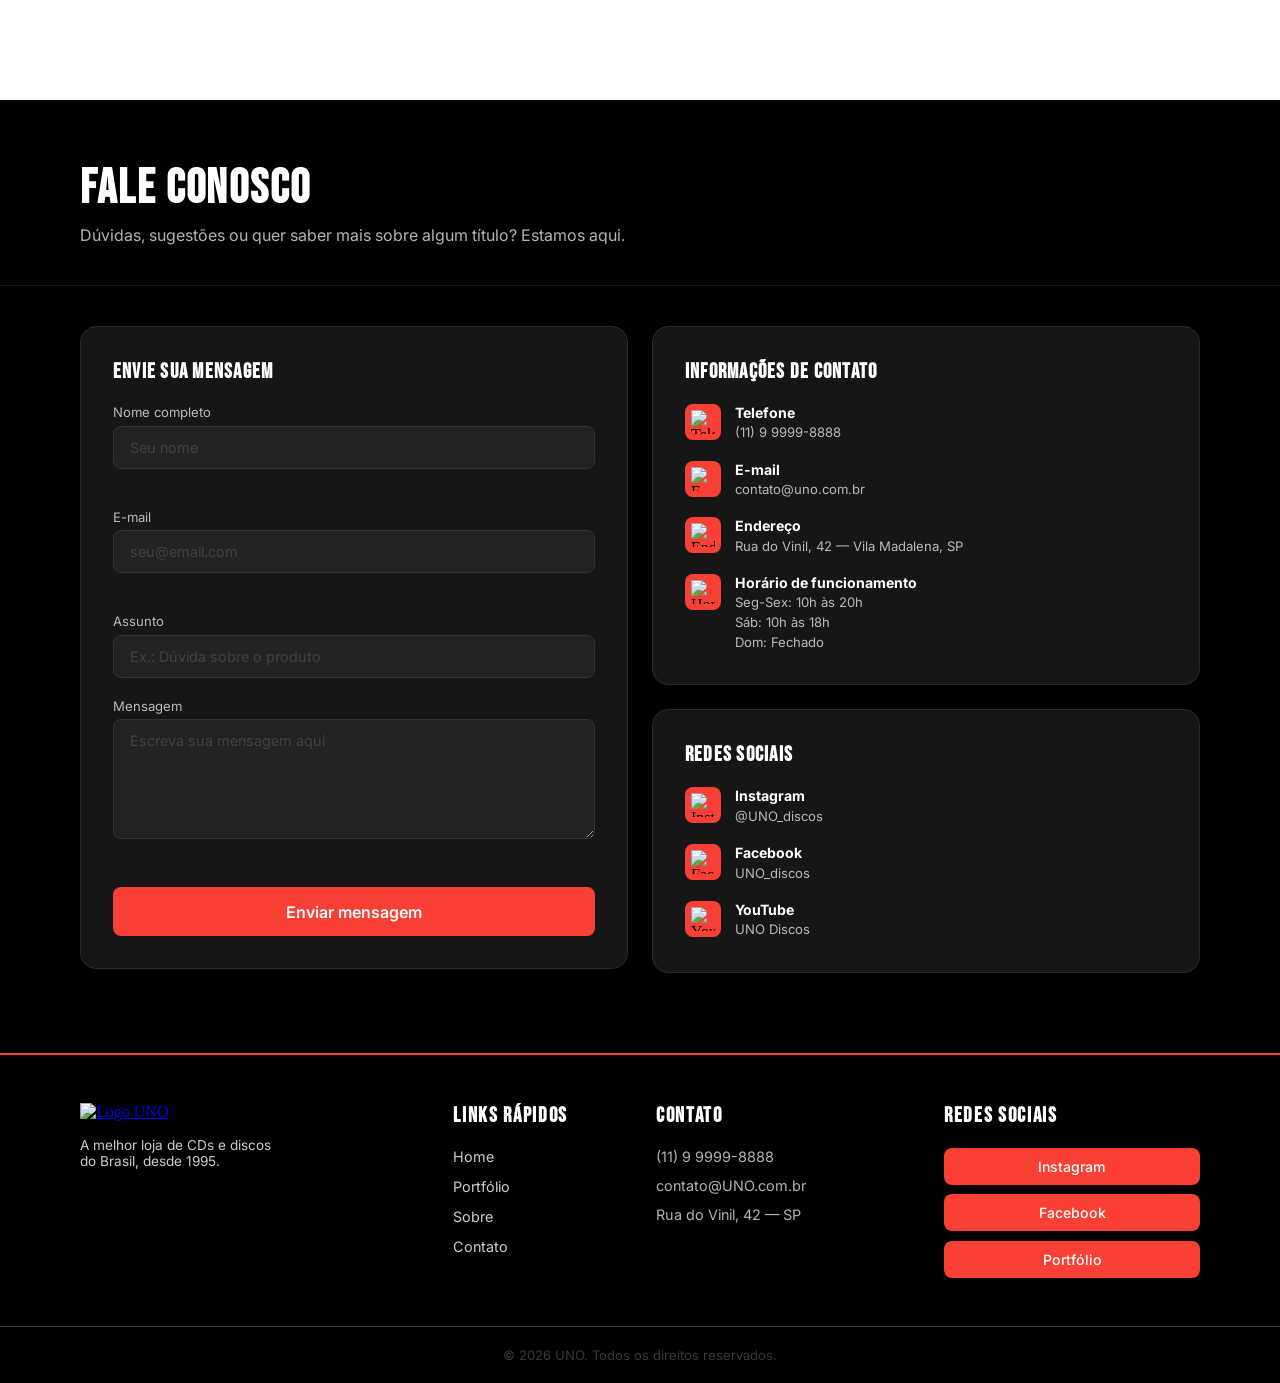
==== commit ce08cd1c: "fix: data footer" ====
--- a/src/pages/contato.html
+++ b/src/pages/contato.html
@@ -10,6 +10,7 @@
     <link rel="preconnect" href="https://fonts.gstatic.com" crossorigin>
     <link href="https://fonts.googleapis.com/css2?family=Bebas+Neue&family=Inter:wght@300;400;500;600;700&display=swap"
         rel="stylesheet">
+    <link rel="icon" href="/UNO-Loja-de-Discos/src/assets/favicon.ico" type="image/x-icon">
     <title>Contato | UNO</title>
 </head>
 
@@ -17,8 +18,8 @@
 
     <!-- Início: Menu -->
     <header>
-        <a href="/UNO-Loja-de-Discos/index.html/index.html"><img id="img-menu"
-                src="/UNO-Loja-de-Discos/src/assets/logo UNO.png" alt="Logo UNO"></a>
+        <a href="/UNO-Loja-de-Discos/index.html"><img id="img-menu" src="/UNO-Loja-de-Discos/src/assets/logo UNO.png"
+                alt="Logo UNO"></a>
         <nav id="link-menu">
             <ul>
                 <li><a href="/UNO-Loja-de-Discos/index.html">Home</a></li>
@@ -94,7 +95,7 @@
                         <ul class="info-lista">
                             <li class="info-item">
                                 <div class="info-icone">
-                                    <img src="/UNO-Loja-de-Discos/src/assets/icones/telefoneico.png" alt="Telefone">
+                                    <img src="/UNO-Loja-de-Discos/src/assets/Contato/telefoneico.png" alt="Telefone">
                                 </div>
                                 <div>
                                     <strong>Telefone</strong>
@@ -104,7 +105,7 @@
 
                             <li class="info-item">
                                 <div class="info-icone">
-                                    <img src="/UNO-Loja-de-Discos/src/assets/icones/emailico.png" alt="E-mail">
+                                    <img src="/UNO-Loja-de-Discos/src/assets/Contato/emailico.png" alt="E-mail">
                                 </div>
                                 <div>
                                     <strong>E-mail</strong>
@@ -114,7 +115,7 @@
 
                             <li class="info-item">
                                 <div class="info-icone">
-                                    <img src="/UNO-Loja-de-Discos/src/assets/icones/localico.png" alt="Endereço">
+                                    <img src="/UNO-Loja-de-Discos/src/assets/Contato/localico.png" alt="Endereço">
                                 </div>
                                 <div>
                                     <strong>Endereço</strong>
@@ -124,7 +125,7 @@
 
                             <li class="info-item">
                                 <div class="info-icone">
-                                    <img src="/UNO-Loja-de-Discos/src/assets/icones/relogioico.png" alt="Horário">
+                                    <img src="/UNO-Loja-de-Discos/src/assets/Contato/relogioico.png" alt="Horário">
                                 </div>
                                 <div>
                                     <strong>Horário de funcionamento</strong>
@@ -139,7 +140,7 @@
                         <ul class="info-lista">
                             <li class="info-item">
                                 <div class="info-icone">
-                                    <img src="/UNO-Loja-de-Discos/src/assets/icones/instagramico.png" alt="Instagram">
+                                    <img src="/UNO-Loja-de-Discos/src/assets/Contato/instagramico.png" alt="Instagram">
                                 </div>
                                 <div>
                                     <strong>Instagram</strong>
@@ -148,7 +149,7 @@
                             </li>
                             <li class="info-item">
                                 <div class="info-icone">
-                                    <img src="/UNO-Loja-de-Discos/src/assets/icones/facebookico.png" alt="Facebook">
+                                    <img src="/UNO-Loja-de-Discos/src/assets/Contato/facebookico.png" alt="Facebook">
                                 </div>
                                 <div>
                                     <strong>Facebook</strong>
@@ -157,7 +158,7 @@
                             </li>
                             <li class="info-item">
                                 <div class="info-icone">
-                                    <img src="/UNO-Loja-de-Discos/src/assets/icones/youtubeico.png" alt="YouTube">
+                                    <img src="/UNO-Loja-de-Discos/src/assets/Contato/youtubeico.png" alt="YouTube">
                                 </div>
                                 <div>
                                     <strong>YouTube</strong>
@@ -211,7 +212,7 @@
             </div>
         </div>
         <div id="footer-bottom">
-            <p>© 2024 UNO. Todos os direitos reservados.</p>
+            <p>© 2026 UNO. Todos os direitos reservados.</p>
         </div>
     </footer>
     <!-- Fim: Footer -->
